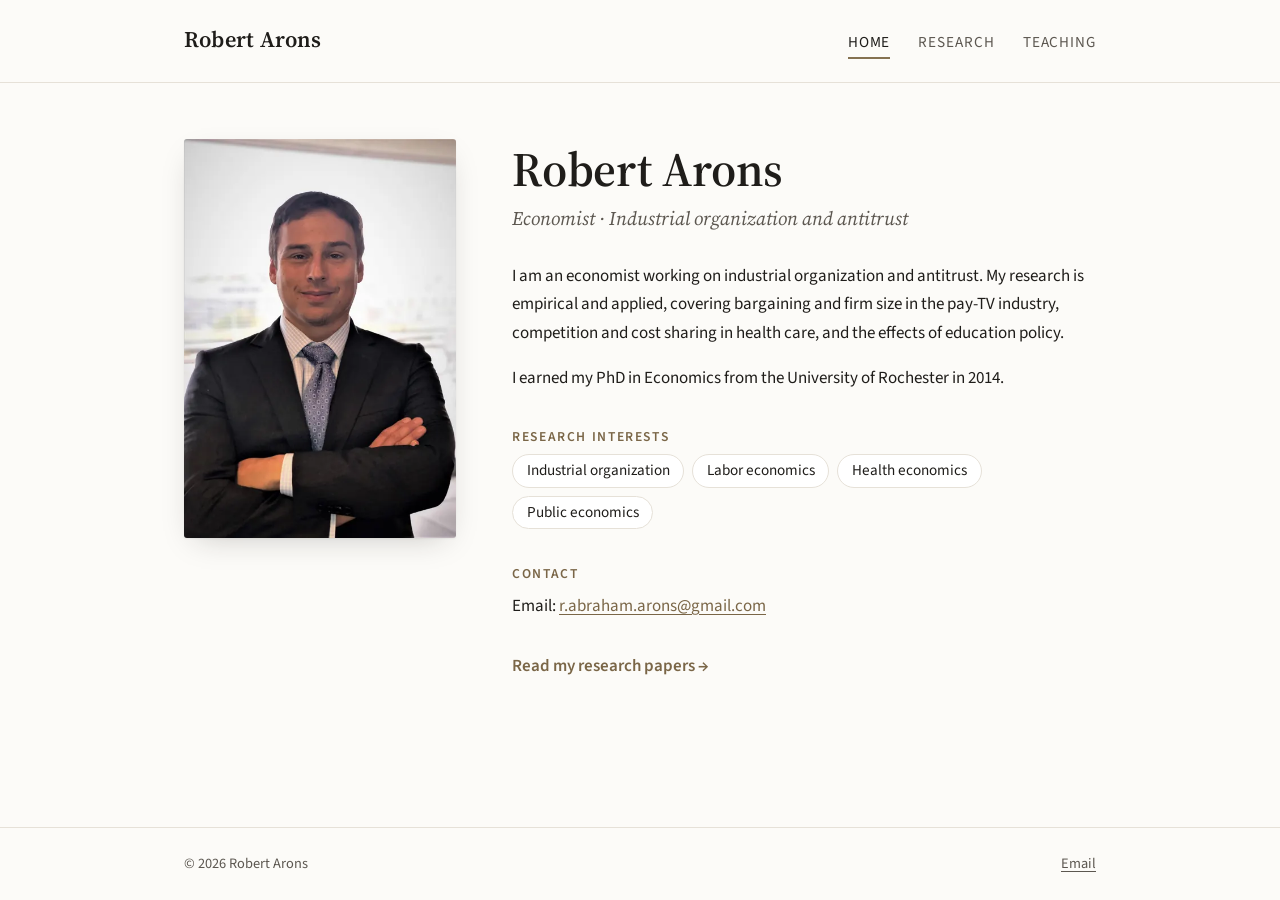
==== index.html @ cc7fd73b "Initial version of personal website" ====
<!doctype html>
<html lang="en">
<head>
  <meta charset="utf-8">
  <meta name="viewport" content="width=device-width, initial-scale=1">
  <title>Robert Arons — Economist</title>
  <meta name="description" content="Robert Arons is an economist working on industrial organization and antitrust, with a PhD in Economics from the University of Rochester. Research papers, teaching, and contact.">
  <link rel="canonical" href="https://www.robertarons.com/">
  <meta property="og:type" content="website">
  <meta property="og:site_name" content="Robert Arons">
  <meta property="og:title" content="Robert Arons — Economist">
  <meta property="og:description" content="Economist working on industrial organization and antitrust. Research papers, teaching, and contact.">
  <meta property="og:url" content="https://www.robertarons.com/">
  <meta property="og:image" content="https://www.robertarons.com/images/og-image.png">
  <meta property="og:image:width" content="1200">
  <meta property="og:image:height" content="630">
  <meta property="og:image:alt" content="Robert Arons, economist: industrial organization and antitrust">
  <meta name="twitter:card" content="summary_large_image">
  <meta name="theme-color" content="#fcfbf8">
  <link rel="icon" href="favicon.svg" type="image/svg+xml">
  <link rel="icon" href="favicon-32.png" sizes="32x32" type="image/png">
  <link rel="apple-touch-icon" href="apple-touch-icon.png">
  <link rel="preconnect" href="https://fonts.googleapis.com">
  <link rel="preconnect" href="https://fonts.gstatic.com" crossorigin>
  <link rel="stylesheet" href="https://fonts.googleapis.com/css2?family=Source+Sans+3:ital,wght@0,400;0,600;1,400&family=Source+Serif+4:ital,opsz,wght@0,8..60,600;1,8..60,400&display=swap">
  <link rel="stylesheet" href="css/style.css">
  <script src="js/main.js" defer></script>
  <script type="application/ld+json">
  {"@context":"https://schema.org","@type":"Person","name":"Robert Arons","url":"https://www.robertarons.com/","image":"https://www.robertarons.com/images/robert-arons-720.jpg","jobTitle":"Economist","alumniOf":{"@type":"CollegeOrUniversity","name":"University of Rochester"},"knowsAbout":["Industrial organization","Antitrust","Labor economics","Health economics","Public economics"]}
  </script>
</head>
<body>
  <a class="skip-link" href="#main">Skip to content</a>

  <header class="site-header">
    <div class="inner">
      <a class="site-name" href="./">Robert Arons</a>
      <nav class="site-nav" aria-label="Main">
        <ul>
          <li><a href="./" aria-current="page">Home</a></li>
          <li><a href="research.html">Research</a></li>
          <li><a href="teaching.html">Teaching</a></li>
        </ul>
      </nav>
    </div>
  </header>

  <main id="main">
    <div class="intro">
      <figure class="portrait" style="margin:0">
        <picture>
          <source type="image/webp" srcset="images/robert-arons-480.webp 480w, images/robert-arons-720.webp 720w" sizes="(max-width: 760px) 13rem, 17rem">
          <img src="images/robert-arons-480.jpg" srcset="images/robert-arons-480.jpg 480w, images/robert-arons-720.jpg 720w" sizes="(max-width: 760px) 13rem, 17rem" width="480" height="705" alt="Portrait of Robert Arons in a dark suit and tie, arms crossed, smiling.">
        </picture>
      </figure>

      <div class="bio">
        <h1>Robert Arons</h1>
        <p class="tagline">Economist · Industrial organization and antitrust</p>

        <p>I am an economist working on industrial organization and antitrust. My research is empirical and applied, covering bargaining and firm size in the pay-TV industry, competition and cost sharing in health care, and the effects of education policy.</p>
        <p>I earned my PhD in Economics from the University of Rochester in 2014.</p>

        <h2>Research interests</h2>
        <ul class="interests">
          <li>Industrial organization</li>
          <li>Labor economics</li>
          <li>Health economics</li>
          <li>Public economics</li>
        </ul>

        <h2>Contact</h2>
        <p class="contact">Email: <span class="js-email" data-u="snora.maharba.r" data-d="moc.liamg">r.abraham.arons [at] gmail [dot] com</span></p>

        <p class="cta"><a href="research.html">Read my research papers&nbsp;&rarr;</a></p>
      </div>
    </div>
  </main>

  <footer class="site-footer">
    <div class="inner">
      <p>&copy; 2026 Robert Arons</p>
      <p><span class="js-email" data-u="snora.maharba.r" data-d="moc.liamg" data-label="Email">r.abraham.arons [at] gmail [dot] com</span></p>
    </div>
  </footer>
</body>
</html>
---- css/style.css ----
/* Robert Arons — site styles. No build step; edit directly. */
:root {
  --bg: #fcfbf8;
  --surface: #ffffff;
  --text: #1f1d1a;
  --muted: #5c5750;          /* 7.1:1 on bg */
  --accent: #7a6647;         /* refined brown-gold, 5.3:1 on bg (links, small caps labels) */
  --accent-soft: #857251;    /* original site color, decorative rules only */
  --rule: #e6e1d8;
  --focus: #2f5d8a;
  --serif: "Source Serif 4", "Source Serif Pro", Georgia, Cambria, "Times New Roman", serif;
  --sans: "Source Sans 3", "Source Sans Pro", -apple-system, BlinkMacSystemFont, "Segoe UI", Roboto, "Helvetica Neue", Arial, sans-serif;
  --measure: 42rem;
  --wide: 60rem;
}

*, *::before, *::after { box-sizing: border-box; }

html { -webkit-text-size-adjust: 100%; text-size-adjust: 100%; }

body {
  margin: 0;
  background: var(--bg);
  color: var(--text);
  font-family: var(--sans);
  font-size: 1.0625rem;
  line-height: 1.65;
  text-rendering: optimizeLegibility;
  -webkit-font-smoothing: antialiased;
  display: flex;
  flex-direction: column;
  min-height: 100vh;
}

img { max-width: 100%; height: auto; display: block; }

a { color: var(--accent); text-decoration-thickness: 1px; text-underline-offset: 0.18em; }
a:hover { color: var(--text); text-decoration-thickness: 2px; }
:focus-visible { outline: 3px solid var(--focus); outline-offset: 3px; border-radius: 2px; }

h1, h2, h3 {
  font-family: var(--serif);
  font-weight: 600;
  line-height: 1.25;
  color: var(--text);
  letter-spacing: -0.005em;
}

.skip-link {
  position: absolute; left: 1rem; top: -3rem;
  background: var(--text); color: #fff; padding: 0.5rem 0.9rem; z-index: 10;
  border-radius: 0 0 4px 4px; text-decoration: none;
}
.skip-link:focus { top: 0; color: #fff; }

/* ---------- Header / nav ---------- */
.site-header { border-bottom: 1px solid var(--rule); background: var(--bg); }
.site-header .inner {
  max-width: var(--wide); margin: 0 auto; padding: 1.4rem 1.5rem;
  display: flex; flex-wrap: wrap; align-items: baseline; justify-content: space-between; gap: 0.5rem 2rem;
}
.site-name {
  font-family: var(--serif); font-size: 1.4rem; font-weight: 600;
  color: var(--text); text-decoration: none; letter-spacing: 0.01em;
}
.site-name:hover { color: var(--accent); }
.site-nav ul { list-style: none; margin: 0; padding: 0; display: flex; gap: 1.75rem; }
.site-nav a {
  color: var(--muted); text-decoration: none; font-size: 0.95rem;
  letter-spacing: 0.06em; text-transform: uppercase; padding: 0.25rem 0;
  border-bottom: 2px solid transparent;
}
.site-nav a:hover { color: var(--text); border-bottom-color: var(--rule); }
.site-nav a[aria-current="page"] { color: var(--text); border-bottom-color: var(--accent-soft); }

/* ---------- Main ---------- */
main { flex: 1; width: 100%; max-width: var(--wide); margin: 0 auto; padding: 3.5rem 1.5rem 4.5rem; }

.page-title { font-size: clamp(2rem, 1.6rem + 1.6vw, 2.6rem); margin: 0 0 0.5rem; }
.page-intro { color: var(--muted); max-width: var(--measure); margin: 0 0 3rem; }
.page-title::after {
  content: ""; display: block; width: 3rem; height: 2px; margin-top: 1rem; background: var(--accent-soft);
}

.section-title {
  font-size: 0.85rem; font-family: var(--sans); font-weight: 600;
  text-transform: uppercase; letter-spacing: 0.12em; color: var(--accent);
  margin: 3rem 0 1.25rem; padding-bottom: 0.6rem; border-bottom: 1px solid var(--rule);
}
main section:first-of-type .section-title { margin-top: 0; }
main section + section { margin-top: 3.5rem; }
main section { max-width: 48rem; }

/* ---------- Home ---------- */
.intro {
  display: grid; grid-template-columns: minmax(0, 17rem) minmax(0, 1fr);
  gap: 3.5rem; align-items: start;
}
.portrait img {
  width: 100%; aspect-ratio: 480 / 705; object-fit: cover;
  border-radius: 3px; background: #eee;
  box-shadow: 0 1px 2px rgba(31,29,26,.06), 0 10px 30px -12px rgba(31,29,26,.25);
}
.bio h1 { font-size: clamp(2.2rem, 1.7rem + 2vw, 3rem); margin: 0 0 0.25rem; }
.bio .tagline {
  font-family: var(--serif); font-style: italic; font-size: 1.2rem; color: var(--muted); margin: 0 0 1.75rem;
}
.bio p { max-width: var(--measure); }
.bio h2 {
  font-size: 0.85rem; font-family: var(--sans); font-weight: 600; text-transform: uppercase;
  letter-spacing: 0.12em; color: var(--accent); margin: 2.25rem 0 0.6rem;
}
.interests { list-style: none; padding: 0; margin: 0; display: flex; flex-wrap: wrap; gap: 0.5rem; }
.interests li {
  border: 1px solid var(--rule); background: var(--surface); border-radius: 999px;
  padding: 0.2rem 0.85rem; font-size: 0.95rem;
}
.contact { margin: 0; }
.cta { margin-top: 2rem; }
.cta a { font-weight: 600; text-decoration: none; }
.cta a:hover { text-decoration: underline; }

/* ---------- Research ---------- */
.papers { list-style: none; margin: 0; padding: 0; max-width: 48rem; }
.paper { padding: 1.6rem 0; border-bottom: 1px solid var(--rule); }
.paper:first-child { padding-top: 0.25rem; }
.paper:last-child { border-bottom: 0; }
.paper-title { font-size: 1.3rem; margin: 0 0 0.35rem; }
.paper-title a { color: var(--text); text-decoration: none; }
.paper-title a:hover { color: var(--accent); text-decoration: underline; text-decoration-thickness: 1px; }
.paper-authors { margin: 0; color: var(--text); }
.paper-status { margin: 0.1rem 0 0; color: var(--muted); font-style: italic; }
.paper-status cite { font-style: italic; }
.paper-links { display: flex; flex-wrap: wrap; align-items: flex-start; gap: 0.6rem; margin-top: 0.85rem; }
.paper-actions {
  list-style: none; padding: 0; margin: 0; display: flex; flex-wrap: wrap; gap: 0.5rem 0.6rem; align-items: center;
}
.btn, .paper-abstract summary {
  display: inline-flex; align-items: center; gap: 0.35rem;
  font-size: 0.85rem; font-weight: 600; letter-spacing: 0.04em; text-transform: uppercase;
  color: var(--accent); background: var(--surface);
  border: 1px solid #d9d1c3; border-radius: 3px; padding: 0.3rem 0.7rem;
  text-decoration: none; cursor: pointer; line-height: 1.4;
}
.btn:hover, .paper-abstract summary:hover { border-color: var(--accent); color: var(--text); text-decoration: none; }
.btn .meta { font-weight: 400; text-transform: none; letter-spacing: 0; color: var(--muted); }
.paper-abstract { margin: 0; }
.paper-abstract[open] { flex-basis: 100%; }   /* open abstract takes the full row; buttons drop below it */
.paper-abstract summary { list-style: none; }
.paper-abstract summary::-webkit-details-marker { display: none; }
.paper-abstract summary::before {
  content: ""; flex: 0 0 auto; display: inline-block; width: 0.5em; height: 0.5em; border-right: 2px solid currentColor; border-bottom: 2px solid currentColor;
  transform: rotate(-45deg); margin-right: 0.25rem; transition: transform .15s ease;
}
.paper-abstract[open] summary::before { transform: translateY(-0.15em) rotate(45deg); }
.paper-abstract[open] summary { border-color: var(--accent); }
.paper-abstract p {
  margin: 0.9rem 0 0; padding: 0.1rem 0 0.1rem 1rem; border-left: 2px solid var(--rule);
  color: #34312c; font-size: 1rem; max-width: var(--measure);
}

/* ---------- Teaching ---------- */
.teaching-group { max-width: 48rem; }
.institution { font-size: 1.2rem; margin: 1.75rem 0 0.5rem; }
.section-title + .institution { margin-top: 0; }
.courses { list-style: none; margin: 0; padding: 0; }
.courses li {
  display: grid; grid-template-columns: minmax(0, 1fr) auto; gap: 0.25rem 1.5rem;
  padding: 0.55rem 0; border-bottom: 1px dotted var(--rule);
}
.courses li:last-child { border-bottom: 0; }
.course-name { font-weight: 400; }
.course-code { color: var(--muted); font-variant-numeric: tabular-nums; margin-right: 0.35rem; }
.course-terms { color: var(--muted); text-align: right; font-size: 0.95rem; }
.course-extra { grid-column: 1 / -1; margin-top: 0.25rem; }

/* ---------- Footer ---------- */
.site-footer { border-top: 1px solid var(--rule); color: var(--muted); font-size: 0.9rem; }
.site-footer .inner {
  max-width: var(--wide); margin: 0 auto; padding: 1.5rem;
  display: flex; flex-wrap: wrap; justify-content: space-between; gap: 0.5rem 1.5rem;
}
.site-footer p { margin: 0; }
.site-footer a { color: var(--muted); }

/* ---------- Responsive ---------- */
@media (max-width: 760px) {
  body { font-size: 1rem; }
  .site-header .inner { padding: 1.1rem 1.25rem; }
  .site-nav ul { gap: 1.25rem; }
  main { padding: 2.25rem 1.25rem 3.5rem; }
  .intro { grid-template-columns: 1fr; gap: 2rem; }
  .portrait { max-width: 13rem; }
  .courses li { grid-template-columns: 1fr; }
  .course-terms { text-align: left; }
}

@media (prefers-reduced-motion: reduce) {
  * { transition: none !important; }
}

@media print {
  .site-header, .site-footer, .skip-link, .paper-actions { display: none; }
  .paper-abstract p { border: 0; padding: 0; }
  a { color: inherit; text-decoration: none; }
  body { background: #fff; }
}
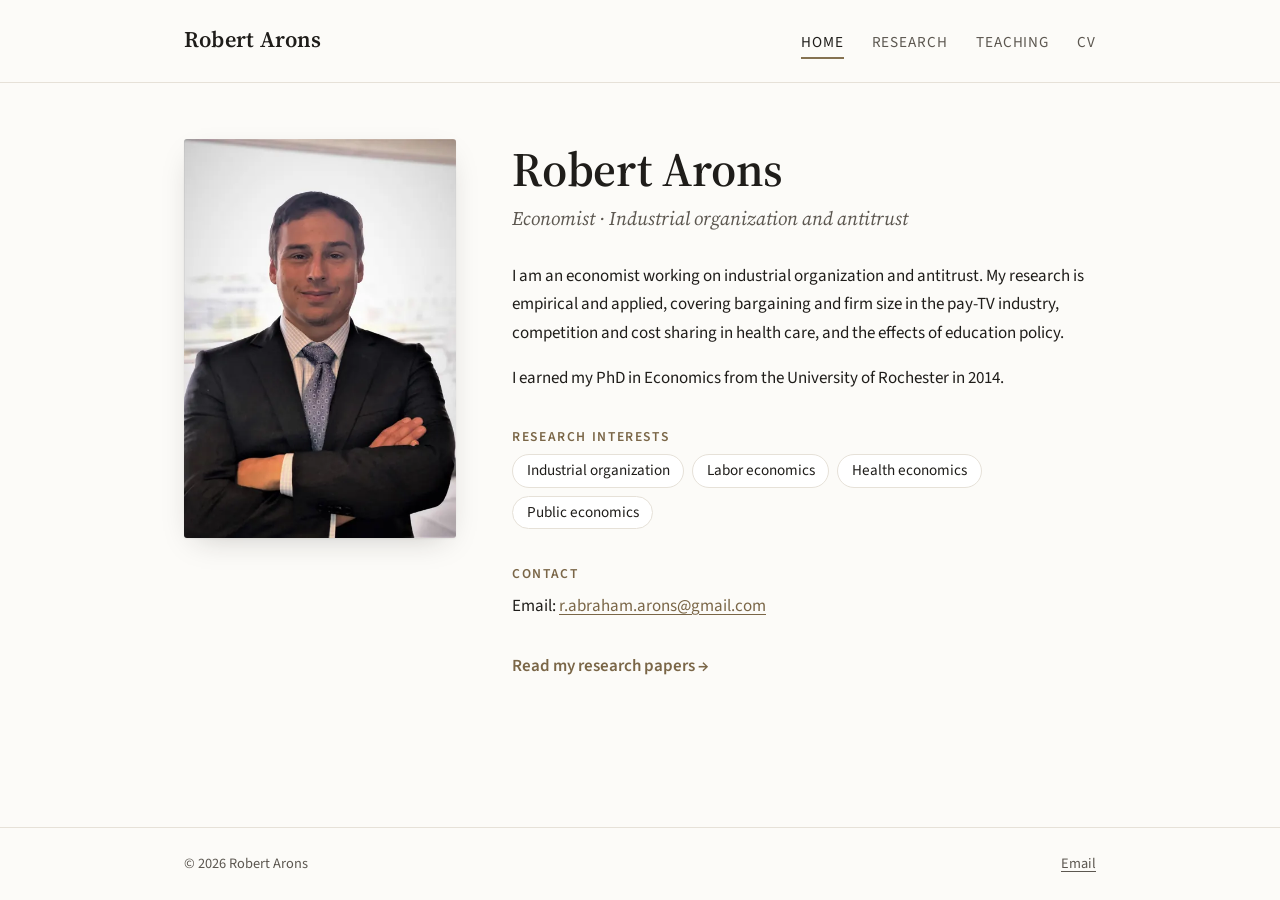
==== commit 94a64b16: "Add CV page and PDF; add CV to navigation" ====
--- a/index.html
+++ b/index.html
@@ -40,6 +40,7 @@
           <li><a href="./" aria-current="page">Home</a></li>
           <li><a href="research.html">Research</a></li>
           <li><a href="teaching.html">Teaching</a></li>
+          <li><a href="cv.html">CV</a></li>
         </ul>
       </nav>
     </div>
--- a/css/style.css
+++ b/css/style.css
@@ -174,6 +174,11 @@
 .course-terms { color: var(--muted); text-align: right; font-size: 0.95rem; }
 .course-extra { grid-column: 1 / -1; margin-top: 0.25rem; }
 
+/* ---------- CV ---------- */
+.btn-lg { font-size: 0.95rem; padding: 0.55rem 1rem; }
+.cv-embed { display: block; width: 100%; max-width: 52rem; height: 80vh; min-height: 36rem; margin-top: 2rem; border: 1px solid var(--rule); background: var(--surface); }
+@media (max-width: 760px) { .cv-embed { display: none; } }
+
 /* ---------- Footer ---------- */
 .site-footer { border-top: 1px solid var(--rule); color: var(--muted); font-size: 0.9rem; }
 .site-footer .inner {
